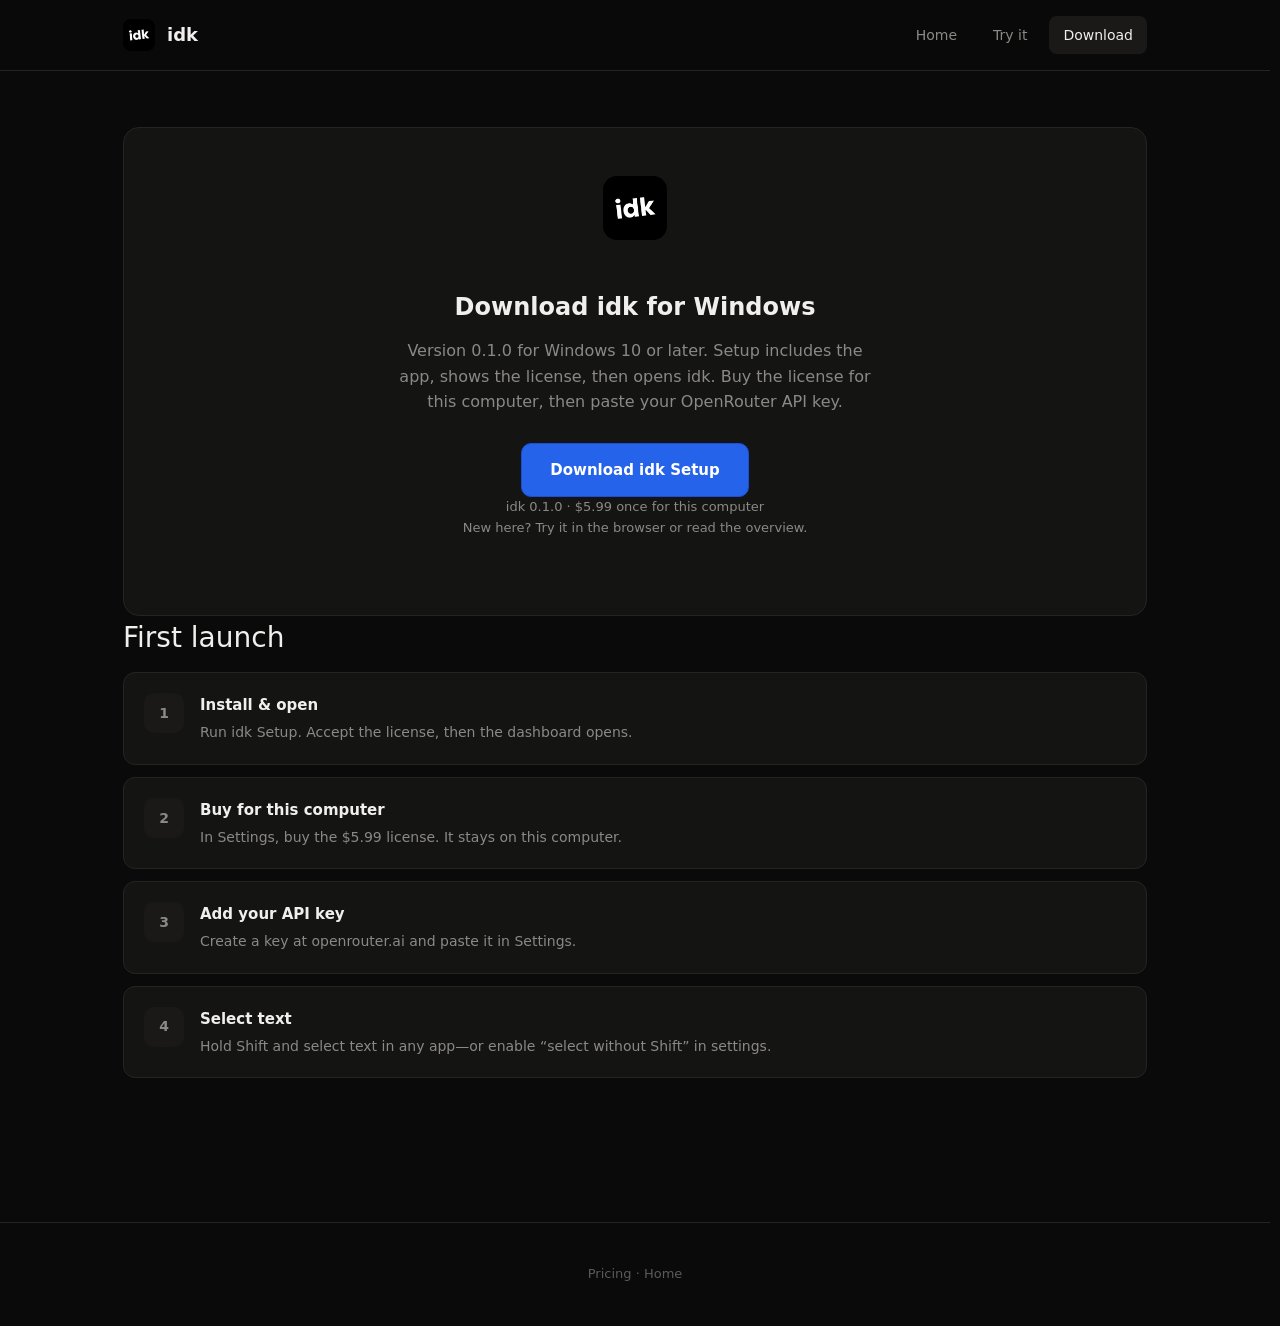
==== website/download.html @ 734bfb92 "Ship idk 0.1.0 with a one-time license for this computer. The Windows installer is the download, and" ====
<!DOCTYPE html>
<html lang="en">
<head>
  <meta charset="UTF-8" />
  <meta name="viewport" content="width=device-width, initial-scale=1.0" />
  <title>Download — idk</title>
  <meta name="description" content="Download idk for Windows. Selection assistant that works on any app." />
  <link rel="stylesheet" href="css/styles.css" />
</head>
<body>
  <header class="site-header">
    <div class="site-header__inner">
      <a class="brand" href="index.html">
        <img src="assets/idk.png" width="32" height="32" alt="" />
        idk
      </a>
      <nav class="nav" aria-label="Main">
        <a href="index.html">Home</a>
        <a href="search.html">Try it</a>
        <a href="download.html" class="is-active">Download</a>
      </nav>
    </div>
  </header>

  <main>
    <section class="download-panel">
      <img src="assets/idk.png" width="64" height="64" alt="" style="border-radius: 14px; margin-bottom: 20px;" />
      <h2>Download idk for Windows</h2>
      <p>
        Version 0.1.0 for Windows 10 or later. Setup includes the app, shows the license,
        then opens idk. Buy the license for this computer, then paste your OpenRouter API key.
      </p>
      <a class="btn btn--primary btn--large" href="download/idk-Setup.exe" download="idk-Setup.exe">
        Download idk Setup
      </a>
      <p class="download-meta">
        idk 0.1.0 · $5.99 once for this computer<br />
        New here? <a href="search.html">Try it in the browser</a> or read the <a href="index.html">overview</a>.
      </p>
    </section>

    <section class="section">
      <h2>First launch</h2>
      <div class="steps">
        <article class="step">
          <div class="step__num">1</div>
          <div>
            <h3>Install &amp; open</h3>
            <p>Run idk Setup. Accept the license, then the dashboard opens.</p>
          </div>
        </article>
        <article class="step">
          <div class="step__num">2</div>
          <div>
            <h3>Buy for this computer</h3>
            <p>In Settings, buy the $5.99 license. It stays on this computer.</p>
          </div>
        </article>
        <article class="step">
          <div class="step__num">3</div>
          <div>
            <h3>Add your API key</h3>
            <p>Create a key at <a href="https://openrouter.ai/keys" target="_blank" rel="noopener noreferrer">openrouter.ai</a> and paste it in Settings.</p>
          </div>
        </article>
        <article class="step">
          <div class="step__num">4</div>
          <div>
            <h3>Select text</h3>
            <p>Hold Shift and select text in any app—or enable “select without Shift” in settings.</p>
          </div>
        </article>
      </div>
    </section>
  </main>

  <footer class="site-footer">
    <p><a href="pricing.html">Pricing</a> · <a href="index.html">Home</a></p>
  </footer>
</body>
</html>
---- website/css/styles.css ----
:root {
  --bg: #0a0a0a;
  --bg-elevated: #111110;
  --card: #141413;
  --border: #242422;
  --ink: #f0efed;
  --muted: #8b8985;
  --subtle: #5c5a57;
  --accent: #2563eb;
  --accent-dark: #1d4ed8;
  --max: 1080px;
  --font: "Segoe UI Variable Text", "Segoe UI", system-ui, -apple-system, sans-serif;
  --display: var(--font);
  --scrollbar-thumb: #3d3d3a;
  --scrollbar-thumb-hover: #52524f;
  --scrollbar-track: transparent;
}

*,
*::before,
*::after {
  box-sizing: border-box;
}

html {
  scroll-behavior: smooth;
  scrollbar-gutter: stable;
  scrollbar-width: thin;
  scrollbar-color: var(--scrollbar-thumb) var(--scrollbar-track);
}

*::-webkit-scrollbar {
  width: 8px;
  height: 8px;
}

*::-webkit-scrollbar-track {
  background: var(--scrollbar-track);
}

*::-webkit-scrollbar-thumb {
  background-color: var(--scrollbar-thumb);
  border-radius: 100px;
  border: 2px solid transparent;
  background-clip: padding-box;
}

*::-webkit-scrollbar-thumb:hover {
  background-color: var(--scrollbar-thumb-hover);
}

*::-webkit-scrollbar-corner {
  background: transparent;
}

body {
  margin: 0;
  min-height: 100vh;
  font-family: var(--font);
  font-size: 16px;
  line-height: 1.6;
  color: var(--ink);
  background: var(--bg);
  -webkit-font-smoothing: antialiased;
}

a {
  color: inherit;
  text-decoration: none;
}

img {
  max-width: 100%;
  height: auto;
}

.site-header {
  position: sticky;
  top: 0;
  z-index: 50;
  border-bottom: 1px solid var(--border);
  background: rgba(10, 10, 10, 0.92);
  backdrop-filter: blur(12px);
}

.site-header__inner {
  max-width: var(--max);
  margin: 0 auto;
  padding: 16px 28px;
  display: flex;
  align-items: center;
  justify-content: space-between;
  gap: 24px;
}

.brand {
  display: flex;
  align-items: center;
  gap: 12px;
  font-weight: 600;
  font-size: 18px;
}

.brand img {
  width: 32px;
  height: 32px;
  border-radius: 8px;
}

.nav {
  display: flex;
  align-items: center;
  gap: 8px;
  flex-wrap: wrap;
}

.nav a {
  padding: 8px 14px;
  font-size: 14px;
  color: var(--muted);
  border-radius: 8px;
}

.nav a:hover,
.nav a.is-active {
  color: var(--ink);
  background: #1a1918;
}

.nav a.is-active {
  color: var(--ink);
}

.btn {
  display: inline-flex;
  align-items: center;
  justify-content: center;
  gap: 8px;
  padding: 11px 20px;
  font-size: 14px;
  font-weight: 600;
  border-radius: 10px;
  border: 1px solid transparent;
  cursor: pointer;
  font-family: inherit;
}

.btn--primary {
  background: var(--accent);
  border-color: var(--accent-dark);
  color: #fff;
}

.btn--ghost {
  background: #222220;
  border-color: #353431;
  color: var(--ink);
}

.btn--large {
  padding: 14px 28px;
  font-size: 15px;
}

main {
  max-width: var(--max);
  margin: 0 auto;
  padding: 56px 28px 80px;
}

.hero {
  text-align: center;
  padding: 32px 0 56px;
}

.hero__eyebrow {
  font-size: 13px;
  font-weight: 600;
  letter-spacing: 0.06em;
  text-transform: uppercase;
  color: var(--subtle);
  margin: 0 0 16px;
}

.hero h1 {
  font-family: var(--display);
  font-size: clamp(2.2rem, 5vw, 3.4rem);
  font-weight: 400;
  line-height: 1.15;
  margin: 0 0 20px;
  letter-spacing: -0.02em;
}

.hero p {
  max-width: 560px;
  margin: 0 auto 32px;
  color: var(--muted);
  font-size: 17px;
  line-height: 1.7;
}

.hero__actions {
  display: flex;
  flex-wrap: wrap;
  gap: 12px;
  justify-content: center;
}

.section {
  margin-bottom: 64px;
}

.section h2 {
  font-family: var(--display);
  font-size: 1.75rem;
  font-weight: 400;
  margin: 0 0 12px;
}

.section > p.lead {
  color: var(--muted);
  max-width: 640px;
  margin: 0 0 28px;
}

.grid-3 {
  display: grid;
  grid-template-columns: repeat(auto-fit, minmax(240px, 1fr));
  gap: 16px;
}

.card {
  background: var(--card);
  border: 1px solid var(--border);
  border-radius: 12px;
  padding: 24px;
}

.card h3 {
  margin: 0 0 8px;
  font-size: 15px;
  font-weight: 600;
}

.card p {
  margin: 0;
  font-size: 14px;
  color: var(--muted);
  line-height: 1.6;
}

.steps {
  display: grid;
  gap: 12px;
}

.step {
  display: grid;
  grid-template-columns: 40px 1fr;
  gap: 16px;
  align-items: start;
  padding: 20px;
  background: var(--card);
  border: 1px solid var(--border);
  border-radius: 12px;
}

.step__num {
  width: 40px;
  height: 40px;
  display: flex;
  align-items: center;
  justify-content: center;
  border-radius: 10px;
  background: #1a1918;
  color: var(--muted);
  font-size: 14px;
  font-weight: 600;
}

.step h3 {
  margin: 0 0 4px;
  font-size: 15px;
}

.step p {
  margin: 0;
  font-size: 14px;
  color: var(--muted);
}

.pricing-grid {
  display: grid;
  grid-template-columns: repeat(auto-fit, minmax(280px, 1fr));
  gap: 20px;
  align-items: stretch;
}

.price-card {
  display: flex;
  flex-direction: column;
  padding: 28px;
  background: var(--card);
  border: 1px solid var(--border);
  border-radius: 14px;
}

.price-card--featured {
  border-color: #3b4f7a;
  background: linear-gradient(180deg, #161820 0%, var(--card) 100%);
}

.price-card h3 {
  margin: 0 0 8px;
  font-size: 16px;
}

.price-card .price {
  font-size: 2rem;
  font-weight: 600;
  margin: 0 0 4px;
}

.price-card .price span {
  font-size: 14px;
  font-weight: 400;
  color: var(--muted);
}

.price-card ul {
  margin: 20px 0 24px;
  padding: 0;
  list-style: none;
  flex: 1;
}

.price-card li {
  font-size: 14px;
  color: var(--muted);
  padding: 8px 0;
  border-bottom: 1px solid #1f1f1d;
}

.price-card li:last-child {
  border-bottom: none;
}

.download-panel {
  text-align: center;
  padding: 48px 32px;
  background: var(--card);
  border: 1px solid var(--border);
  border-radius: 16px;
}

.download-panel h2 {
  margin-bottom: 12px;
}

.download-panel p {
  color: var(--muted);
  max-width: 480px;
  margin: 0 auto 28px;
}

.download-meta {
  margin-top: 24px;
  font-size: 13px;
  color: var(--subtle);
}

.site-footer {
  border-top: 1px solid var(--border);
  padding: 28px;
  text-align: center;
  font-size: 13px;
  color: var(--subtle);
}

/* Demo page */
.demo-layout {
  display: grid;
  gap: 20px;
}

.demo-toolbar {
  display: flex;
  flex-wrap: wrap;
  gap: 8px;
  align-items: center;
}

.demo-tabs {
  display: flex;
  gap: 6px;
  flex-wrap: wrap;
}

.demo-tab {
  padding: 8px 14px;
  font-size: 13px;
  font-family: inherit;
  color: var(--muted);
  background: transparent;
  border: 1px solid var(--border);
  border-radius: 8px;
  cursor: pointer;
}

.demo-tab.is-active {
  color: var(--ink);
  background: #1e1e1c;
  border-color: #353431;
}

.demo-stage {
  position: relative;
  min-height: 420px;
  background: transparent;
  border: none;
  border-radius: 0;
  overflow: visible;
}

.demo-doc {
  padding: 28px 32px 80px;
  max-width: 720px;
  margin: 0 auto;
  font-size: 14px;
  line-height: 1.7;
  color: #d4d2ce;
}

.demo-doc h4 {
  margin: 0 0 12px;
  font-size: 13px;
  color: var(--subtle);
  font-weight: 600;
  text-transform: uppercase;
  letter-spacing: 0.04em;
}

.demo-doc p {
  margin: 0 0 14px;
}

/* Demo app windows (Email, Article, Chat) */
.demo-doc--window {
  padding: 0;
}

.demo-email,
.demo-article,
.demo-chat {
  max-width: 720px;
  margin: 0 auto;
}

.demo-email__window,
.demo-article__window,
.demo-chat__window {
  background: #fff;
  border-radius: 10px;
  box-shadow:
    0 1px 2px rgba(60, 64, 67, 0.3),
    0 2px 6px 2px rgba(60, 64, 67, 0.15);
  overflow: hidden;
}

.demo-email__titlebar,
.demo-article__titlebar,
.demo-chat__titlebar {
  display: flex;
  align-items: center;
  gap: 10px;
  min-height: 44px;
  padding: 0 14px;
  background: linear-gradient(180deg, #2b6fd6 0%, #1a56c9 100%);
  color: #fff;
  font-size: 14px;
  font-weight: 500;
}

.demo-email__title-icon,
.demo-article__title-icon,
.demo-chat__title-icon {
  flex-shrink: 0;
  opacity: 0.95;
}

.demo-email__title,
.demo-article__title,
.demo-chat__title {
  flex: 1;
  min-width: 0;
  overflow: hidden;
  text-overflow: ellipsis;
  white-space: nowrap;
}

.demo-email__winbtns,
.demo-article__winbtns,
.demo-chat__winbtns {
  display: flex;
  align-items: center;
  gap: 14px;
  flex-shrink: 0;
  opacity: 0.9;
}

.demo-email__winbtns span,
.demo-article__winbtns span,
.demo-chat__winbtns span {
  display: block;
  width: 12px;
  height: 12px;
  background: currentColor;
  mask-size: contain;
  mask-repeat: no-repeat;
  mask-position: center;
  -webkit-mask-size: contain;
  -webkit-mask-repeat: no-repeat;
  -webkit-mask-position: center;
}

.demo-email__winbtns span:nth-child(1),
.demo-article__winbtns span:nth-child(1),
.demo-chat__winbtns span:nth-child(1) {
  width: 10px;
  height: 2px;
  border-radius: 1px;
  mask: none;
  -webkit-mask: none;
}

.demo-email__winbtns span:nth-child(2),
.demo-article__winbtns span:nth-child(2),
.demo-chat__winbtns span:nth-child(2) {
  mask-image: url("data:image/svg+xml,%3Csvg xmlns='http://www.w3.org/2000/svg' viewBox='0 0 12 12'%3E%3Cpath fill='%23fff' d='M2 8V4h8v1H3v3zm8-4 2 2-2 2z'/%3E%3C/svg%3E");
  -webkit-mask-image: url("data:image/svg+xml,%3Csvg xmlns='http://www.w3.org/2000/svg' viewBox='0 0 12 12'%3E%3Cpath fill='%23fff' d='M2 8V4h8v1H3v3zm8-4 2 2-2 2z'/%3E%3C/svg%3E");
}

.demo-email__winbtns span:nth-child(3),
.demo-article__winbtns span:nth-child(3),
.demo-chat__winbtns span:nth-child(3) {
  mask-image: url("data:image/svg+xml,%3Csvg xmlns='http://www.w3.org/2000/svg' viewBox='0 0 12 12'%3E%3Cpath fill='%23fff' d='M2.5 2.5 9.5 9.5M9.5 2.5 2.5 9.5' stroke='%23fff' stroke-width='1.5'/%3E%3C/svg%3E");
  -webkit-mask-image: url("data:image/svg+xml,%3Csvg xmlns='http://www.w3.org/2000/svg' viewBox='0 0 12 12'%3E%3Cpath fill='%23fff' d='M2.5 2.5 9.5 9.5M9.5 2.5 2.5 9.5' stroke='%23fff' stroke-width='1.5'/%3E%3C/svg%3E");
}

.demo-email__fields {
  border-bottom: 1px solid #e5e7eb;
}

.demo-email__field {
  display: flex;
  align-items: baseline;
  gap: 12px;
  padding: 10px 16px;
  border-bottom: 1px solid #f0f1f3;
  font-size: 13px;
}

.demo-email__field:last-child {
  border-bottom: none;
}

.demo-email__label {
  flex: 0 0 52px;
  color: #6b7280;
  font-weight: 500;
}

.demo-email__value {
  flex: 1;
  min-width: 0;
  color: #111827;
  word-break: break-word;
}

.demo-email__field--subject .demo-email__value {
  font-weight: 600;
}

.demo-email__read-meta {
  padding: 8px 16px 0;
  text-align: right;
  font-size: 12px;
  color: #6b7280;
}

.demo-email__message {
  padding: 12px 16px 24px;
  color: #1f2937;
  font-size: 14px;
  line-height: 1.65;
  min-height: 200px;
}

.demo-email__message p {
  margin: 0 0 14px;
}

.demo-email__message p:last-child {
  margin-bottom: 0;
}

.demo-email__actions {
  display: flex;
  align-items: center;
  gap: 12px;
  padding: 12px 16px 14px;
  border-top: 1px solid #e5e7eb;
  background: #fafafa;
}

.demo-email__reply {
  padding: 8px 22px;
  border: none;
  border-radius: 20px;
  background: linear-gradient(180deg, #2b6fd6 0%, #1a56c9 100%);
  color: #fff;
  font-size: 13px;
  font-weight: 600;
  cursor: default;
  pointer-events: none;
}

.demo-email__action-icons {
  display: flex;
  align-items: center;
  gap: 16px;
  margin-left: 4px;
}

.demo-email__action-icons span {
  width: 18px;
  height: 18px;
  background: #9ca3af;
  mask-size: contain;
  mask-repeat: no-repeat;
  mask-position: center;
  -webkit-mask-size: contain;
  -webkit-mask-repeat: no-repeat;
  -webkit-mask-position: center;
}

.demo-email__action-icons span:nth-child(1) {
  mask-image: url("data:image/svg+xml,%3Csvg xmlns='http://www.w3.org/2000/svg' viewBox='0 0 24 24' fill='none'%3E%3Cpath stroke='%239ca3af' stroke-width='2' d='M3 10h11M3 6h11M3 14h7'/%3E%3Cpath stroke='%239ca3af' stroke-width='2' d='m14 8 7 4-7 4z'/%3E%3C/svg%3E");
  -webkit-mask-image: url("data:image/svg+xml,%3Csvg xmlns='http://www.w3.org/2000/svg' viewBox='0 0 24 24' fill='none'%3E%3Cpath stroke='%239ca3af' stroke-width='2' d='M3 10h11M3 6h11M3 14h7'/%3E%3Cpath stroke='%239ca3af' stroke-width='2' d='m14 8 7 4-7 4z'/%3E%3C/svg%3E");
}

.demo-email__action-icons span:nth-child(2) {
  mask-image: url("data:image/svg+xml,%3Csvg xmlns='http://www.w3.org/2000/svg' viewBox='0 0 24 24' fill='none'%3E%3Cpath stroke='%239ca3af' stroke-width='2' d='M14 4h6v6M10 14 20 4M5 8v12h12'/%3E%3C/svg%3E");
  -webkit-mask-image: url("data:image/svg+xml,%3Csvg xmlns='http://www.w3.org/2000/svg' viewBox='0 0 24 24' fill='none'%3E%3Cpath stroke='%239ca3af' stroke-width='2' d='M14 4h6v6M10 14 20 4M5 8v12h12'/%3E%3C/svg%3E");
}

.demo-email__action-icons span:nth-child(3) {
  mask-image: url("data:image/svg+xml,%3Csvg xmlns='http://www.w3.org/2000/svg' viewBox='0 0 24 24' fill='none'%3E%3Cpath stroke='%239ca3af' stroke-width='2' d='M4 7h16M9 7V5h6v2M10 11v6M14 11v6M6 7l1 12h10l1-12'/%3E%3C/svg%3E");
  -webkit-mask-image: url("data:image/svg+xml,%3Csvg xmlns='http://www.w3.org/2000/svg' viewBox='0 0 24 24' fill='none'%3E%3Cpath stroke='%239ca3af' stroke-width='2' d='M4 7h16M9 7V5h6v2M10 11v6M14 11v6M6 7l1 12h10l1-12'/%3E%3C/svg%3E");
}

/* Article window */
.demo-article__meta {
  display: flex;
  flex-wrap: wrap;
  align-items: center;
  gap: 6px;
  padding: 10px 16px;
  border-bottom: 1px solid #e5e7eb;
  font-size: 12px;
  color: #6b7280;
}

.demo-article__site {
  color: #1a56c9;
  font-weight: 600;
}

.demo-article__sep {
  color: #d1d5db;
}

.demo-article__body {
  padding: 20px 16px 24px;
  color: #1f2937;
  font-size: 14px;
  line-height: 1.65;
  min-height: 180px;
}

.demo-article__body p {
  margin: 0;
}

.demo-article__actions {
  display: flex;
  align-items: center;
  gap: 12px;
  padding: 12px 16px 14px;
  border-top: 1px solid #e5e7eb;
  background: #fafafa;
}

.demo-article__primary {
  padding: 8px 22px;
  border: none;
  border-radius: 20px;
  background: linear-gradient(180deg, #2b6fd6 0%, #1a56c9 100%);
  color: #fff;
  font-size: 13px;
  font-weight: 600;
  cursor: default;
  pointer-events: none;
}

.demo-article__action-icons {
  display: flex;
  align-items: center;
  gap: 16px;
  margin-left: 4px;
}

.demo-article__action-icons span {
  width: 18px;
  height: 18px;
  background: #9ca3af;
  mask-size: contain;
  mask-repeat: no-repeat;
  mask-position: center;
  -webkit-mask-size: contain;
  -webkit-mask-repeat: no-repeat;
  -webkit-mask-position: center;
}

.demo-article__action-icons span:nth-child(1) {
  mask-image: url("data:image/svg+xml,%3Csvg xmlns='http://www.w3.org/2000/svg' viewBox='0 0 24 24' fill='none'%3E%3Cpath stroke='%239ca3af' stroke-width='2' d='M5 5h14v14H5z'/%3E%3Cpath stroke='%239ca3af' stroke-width='2' d='M8 5V3h8v2'/%3E%3C/svg%3E");
  -webkit-mask-image: url("data:image/svg+xml,%3Csvg xmlns='http://www.w3.org/2000/svg' viewBox='0 0 24 24' fill='none'%3E%3Cpath stroke='%239ca3af' stroke-width='2' d='M5 5h14v14H5z'/%3E%3Cpath stroke='%239ca3af' stroke-width='2' d='M8 5V3h8v2'/%3E%3C/svg%3E");
}

.demo-article__action-icons span:nth-child(2) {
  mask-image: url("data:image/svg+xml,%3Csvg xmlns='http://www.w3.org/2000/svg' viewBox='0 0 24 24' fill='none'%3E%3Cpath stroke='%239ca3af' stroke-width='2' d='M6 9V4h12v5M6 15h12v5H6z'/%3E%3C/svg%3E");
  -webkit-mask-image: url("data:image/svg+xml,%3Csvg xmlns='http://www.w3.org/2000/svg' viewBox='0 0 24 24' fill='none'%3E%3Cpath stroke='%239ca3af' stroke-width='2' d='M6 9V4h12v5M6 15h12v5H6z'/%3E%3C/svg%3E");
}

/* Chat window */
.demo-chat__thread {
  display: flex;
  flex-direction: column;
  gap: 14px;
  padding: 18px 16px 20px;
  min-height: 220px;
  background: #f3f4f6;
}

.demo-chat__bubble {
  max-width: 85%;
  padding: 10px 14px;
  border-radius: 14px;
  font-size: 14px;
  line-height: 1.5;
  color: #1f2937;
}

.demo-chat__bubble p {
  margin: 4px 0 0;
}

.demo-chat__bubble--them {
  align-self: flex-start;
  background: #fff;
  border: 1px solid #e5e7eb;
  border-bottom-left-radius: 4px;
}

.demo-chat__bubble--me {
  align-self: flex-end;
  background: #e8f0fe;
  border: 1px solid #c7d9fc;
  border-bottom-right-radius: 4px;
}

.demo-chat__sender {
  display: block;
  font-size: 11px;
  font-weight: 600;
  color: #6b7280;
  text-transform: uppercase;
  letter-spacing: 0.03em;
}

.demo-chat__bubble--me .demo-chat__sender {
  color: #1a56c9;
}

.demo-chat__composer {
  display: flex;
  align-items: center;
  gap: 10px;
  padding: 12px 14px 14px;
  border-top: 1px solid #e5e7eb;
  background: #fafafa;
}

.demo-chat__input {
  flex: 1;
  padding: 10px 14px;
  border: 1px solid #e5e7eb;
  border-radius: 20px;
  background: #fff;
  font-size: 13px;
  color: #9ca3af;
}

.demo-chat__send {
  padding: 8px 18px;
  border: none;
  border-radius: 20px;
  background: linear-gradient(180deg, #2b6fd6 0%, #1a56c9 100%);
  color: #fff;
  font-size: 13px;
  font-weight: 600;
  cursor: default;
  pointer-events: none;
  flex-shrink: 0;
}

.demo-email .demo-selectable,
.demo-article .demo-selectable,
.demo-chat .demo-selectable {
  background: rgba(26, 115, 232, 0.14);
  color: inherit;
}

.demo-email .demo-selectable.is-selected,
.demo-article .demo-selectable.is-selected,
.demo-chat .demo-selectable.is-selected {
  background: rgba(26, 115, 232, 0.28);
  outline: 1px solid rgba(26, 115, 232, 0.45);
}

.demo-selectable {
  background: rgba(37, 99, 235, 0.22);
  border-radius: 3px;
  cursor: text;
  padding: 0 2px;
}

.demo-selectable.is-selected {
  background: rgba(37, 99, 235, 0.45);
  outline: 1px solid rgba(37, 99, 235, 0.6);
}

/* Matches OverlayWindow pill: 128×31, #181818, 15.5px radius */
.demo-pill {
  position: absolute;
  display: none;
  align-items: center;
  gap: 5px;
  width: 128px;
  height: 31px;
  padding: 0 6px;
  box-sizing: border-box;
  background: #181818;
  border: none;
  border-radius: 15.5px;
  box-shadow: none;
  z-index: 10;
}

.demo-pill.is-visible {
  display: flex;
}

.demo-pill:hover,
.demo-pill:focus-within {
  background: #1c1c1c;
}

.demo-pill__icon {
  flex-shrink: 0;
  display: flex;
  align-items: center;
  justify-content: center;
  width: 12px;
  height: 12px;
  color: #8a8a8a;
}

.demo-pill:hover .demo-pill__icon,
.demo-pill:focus-within .demo-pill__icon {
  color: #a8a8a8;
}

.demo-pill input {
  flex: 1;
  min-width: 0;
  width: 0;
  border: none;
  background: transparent;
  color: #ececec;
  font-size: 12px;
  line-height: 31px;
  height: 31px;
  padding: 0;
  margin: 0;
  font-family: inherit;
  outline: none;
}

.demo-pill input::placeholder {
  color: #8e8e8e;
}

.demo-pill.demo-pill--mismatch {
  box-shadow: 0 0 0 1px rgba(248, 113, 113, 0.75);
  animation: demo-pill-shake 0.35s ease;
}

@keyframes demo-pill-shake {
  0%,
  100% {
    transform: translateX(0);
  }
  25% {
    transform: translateX(-3px);
  }
  75% {
    transform: translateX(3px);
  }
}

/* Answer card — matches OverlayWindow CardPanel (312×336, #181818) */
.demo-answer-card {
  display: none;
  position: fixed;
  left: 50%;
  top: 50%;
  z-index: 500;
  flex-direction: column;
  width: 312px;
  max-width: calc(100vw - 32px);
  height: 336px;
  max-height: min(336px, calc(100vh - 48px));
  margin: 0;
  transform: translate(-50%, -50%);
  background: #181818;
  border-radius: 10px;
  overflow: hidden;
  box-shadow: 0 12px 40px rgba(0, 0, 0, 0.45);
}

.demo-answer-card.is-visible {
  display: flex;
}

.demo-card-header {
  display: flex;
  align-items: center;
  justify-content: flex-end;
  gap: 8px;
  flex-shrink: 0;
  padding: 8px 10px;
  border-bottom: 1px solid #333333;
}

.demo-card-btn {
  padding: 6px 10px;
  font-size: 11px;
  font-weight: 400;
  font-family: inherit;
  color: #e8e8e8;
  background: #252525;
  border: 1px solid #3d3d3d;
  border-radius: 6px;
  cursor: pointer;
}

.demo-card-btn:hover {
  background: #2e2e2e;
  border-color: #4a4a4a;
}

.demo-card-close {
  display: flex;
  align-items: center;
  justify-content: center;
  width: 32px;
  height: 28px;
  padding: 0;
  color: #b0b0b0;
  background: transparent;
  border: 1px solid transparent;
  border-radius: 6px;
  cursor: pointer;
}

.demo-card-close:hover {
  background: #2a2a2a;
  border-color: #3d3d3d;
}

.demo-card-messages {
  flex: 1;
  min-height: 0;
  overflow-y: auto;
  padding: 10px 12px 12px;
  scrollbar-width: thin;
  scrollbar-color: var(--scrollbar-thumb) var(--scrollbar-track);
}

.demo-chat-row {
  margin-bottom: 12px;
}

.demo-chat-row--user {
  display: flex;
  justify-content: flex-end;
  margin-left: 28px;
  margin-bottom: 10px;
}

.demo-chat-bubble--user {
  max-width: 220px;
  padding: 8px 11px;
  font-size: 13px;
  line-height: 20px;
  color: #fff;
  background: #2563eb;
  border-radius: 14px 14px 3px 14px;
}

.demo-chat-row--assistant {
  display: flex;
  align-items: flex-start;
  gap: 8px;
}

.demo-chat-avatar {
  flex-shrink: 0;
  width: 26px;
  height: 26px;
  margin-top: 2px;
  border: 1px solid #2e2e2c;
  border-radius: 50%;
  overflow: hidden;
}

.demo-chat-avatar img {
  width: 100%;
  height: 100%;
  object-fit: cover;
}

.demo-chat-assistant-col {
  min-width: 0;
  max-width: 248px;
}

.demo-chat-label {
  margin: 0 0 5px;
  font-size: 10px;
  font-weight: 600;
  color: #737373;
}

.demo-chat-bubble--assistant {
  padding: 10px 12px;
  font-size: 13px;
  line-height: 20px;
  color: #dcdcdc;
  background: #141413;
  border: 1px solid #2e2e2c;
  border-radius: 3px 14px 14px 14px;
}

.demo-chat-bubble--assistant p {
  margin: 0 0 8px;
}

.demo-chat-bubble--assistant p:last-child {
  margin-bottom: 0;
}

.demo-chat-dots {
  display: flex;
  align-items: center;
  gap: 5px;
  min-height: 16px;
  padding: 2px 0;
}

.demo-chat-dots span {
  width: 6px;
  height: 6px;
  border-radius: 50%;
  background: #8e8e8e;
  animation: demo-chat-dot 1s ease-in-out infinite;
}

.demo-chat-dots span:nth-child(2) {
  opacity: 0.35;
  animation-delay: 0.15s;
}

.demo-chat-dots span:nth-child(3) {
  opacity: 0.35;
  animation-delay: 0.3s;
}

@keyframes demo-chat-dot {
  0%,
  100% {
    opacity: 0.35;
  }
  50% {
    opacity: 1;
  }
}

.demo-card-followup {
  flex-shrink: 0;
  padding: 7px 10px 9px;
  background: #1a1a1a;
  border-top: 1px solid #333333;
}

.demo-card-followup input {
  width: 100%;
  min-height: 28px;
  padding: 0;
  font-size: 12px;
  font-family: inherit;
  color: #ececec;
  background: transparent;
  border: none;
  outline: none;
}

.demo-card-followup input::placeholder {
  color: #6e6e6e;
}

.demo-card-followup input:disabled {
  opacity: 0.85;
  cursor: not-allowed;
}

/* —— Landing (index) —— */
.page-landing main.landing {
  max-width: none;
  padding: 0;
  margin: 0;
}

.landing-hero {
  min-height: calc(100vh - 57px);
  display: flex;
  flex-direction: column;
  align-items: center;
  justify-content: space-between;
  text-align: center;
  padding: 0 28px 40px;
  max-width: 720px;
  margin: 0 auto;
}

.landing-hero__core {
  flex: 1;
  display: flex;
  flex-direction: column;
  align-items: center;
  justify-content: center;
  width: 100%;
  text-align: center;
}

.landing-hero__foot {
  display: flex;
  flex-direction: column;
  align-items: center;
  gap: 40px;
  width: 100%;
  flex-shrink: 0;
}

.landing-hero__tag {
  margin: 0 0 20px;
  font-size: 12px;
  font-weight: 600;
  letter-spacing: 0.12em;
  text-transform: uppercase;
  color: var(--subtle);
}

.landing-hero__title {
  margin: 0 0 20px;
  display: flex;
  flex-direction: column;
  align-items: center;
  gap: 18px;
  font-weight: 600;
}

.landing-hero__title-line {
  font-size: clamp(2.5rem, 7vw, 4rem);
  line-height: 1.08;
  letter-spacing: -0.03em;
}

.title-line-offset {
  display: inline-block;
  transform: translateX(3.25rem);
}

/* Hero ask pill — scaled-up OverlayWindow (128×31 → ~2.5×) */
.hero-ask-row.title-line-offset {
  transform: translateX(9.5rem);
}

.hero-ask-row {
  display: inline-flex;
  align-items: center;
  gap: 0.4em;
}

.hero-ask-amp {
  font-size: clamp(2.5rem, 7vw, 4rem);
  line-height: 1;
  font-weight: 600;
  letter-spacing: -0.03em;
  color: var(--ink);
  opacity: 0;
  animation: hero-ask-amp-enter 0.45s ease-out forwards;
  animation-delay: 1.1s;
}

@keyframes hero-ask-amp-enter {
  0% {
    opacity: 0;
  }
  100% {
    opacity: 1;
  }
}

.hero-ask-pill-wrap {
  line-height: 0;
  transform: scale(0.32);
  transform-origin: left center;
  opacity: 0;
  animation: hero-ask-pill-enter 0.75s cubic-bezier(0.34, 1.35, 0.64, 1) forwards;
  animation-delay: 1.75s;
}

@keyframes hero-ask-pill-enter {
  0% {
    transform: scale(0.32);
    opacity: 0;
  }
  70% {
    transform: scale(1.04);
    opacity: 1;
  }
  100% {
    transform: scale(1);
    opacity: 1;
  }
}

.hero-ask-pill {
  display: inline-flex;
  align-items: center;
  gap: 12px;
  width: 320px;
  height: 78px;
  padding: 0 16px;
  box-sizing: border-box;
  background: #181818;
  border-radius: 39px;
  font-size: 30px;
  font-weight: 400;
  letter-spacing: normal;
}

.hero-ask-pill__icon {
  flex-shrink: 0;
  display: flex;
  align-items: center;
  justify-content: center;
  width: 28px;
  height: 28px;
  color: #8a8a8a;
}

.hero-ask-pill__text {
  flex: 1;
  min-width: 0;
  color: #8e8e8e;
  text-align: left;
  white-space: nowrap;
}

/* Hero: animated text selection on "Highlight Text" */
.highlight-text-anim {
  position: relative;
  display: inline-block;
}

.highlight-text-anim__word {
  position: relative;
  z-index: 1;
}

.highlight-text-anim::after {
  content: "";
  position: absolute;
  left: -0.06em;
  right: -0.06em;
  top: -0.02em;
  bottom: -0.02em;
  background: rgba(255, 214, 0, 0.52);
  border-radius: 4px;
  transform: scaleX(0);
  transform-origin: left center;
  animation: hero-text-highlight 1.75s ease-in forwards;
  z-index: 0;
}

@keyframes hero-text-highlight {
  0% {
    transform: scaleX(0);
    opacity: 0;
  }
  12% {
    opacity: 1;
  }
  100% {
    transform: scaleX(1);
    opacity: 1;
  }
}

@media (prefers-reduced-motion: reduce) {
  .highlight-text-anim::after {
    animation: none;
    transform: scaleX(1);
    opacity: 1;
  }

  .hero-ask-amp {
    animation: none;
    opacity: 1;
    transform: none;
  }

  .hero-ask-pill-wrap {
    animation: none;
    transform: scale(1);
    opacity: 1;
  }
}

.landing-hero__lead {
  margin: 24px 0 0;
  max-width: 420px;
  font-size: 17px;
  line-height: 1.65;
  color: var(--muted);
}

.landing-hero__actions {
  display: flex;
  flex-wrap: wrap;
  gap: 10px;
  justify-content: center;
}

.landing-scroll {
  display: inline-flex;
  flex-direction: column;
  align-items: center;
  gap: 6px;
  padding-bottom: 8px;
  font-size: 12px;
  font-weight: 500;
  color: var(--subtle);
  transition: color 0.15s;
}

.landing-scroll:hover {
  color: var(--muted);
}

.landing-section {
  max-width: 640px;
  margin: 0 auto;
  padding: 80px 28px;
  border-top: 1px solid var(--border);
}

.landing-section--tight {
  padding-top: 64px;
  padding-bottom: 64px;
}

.landing-section__label {
  margin: 0 0 32px;
  font-size: 12px;
  font-weight: 600;
  letter-spacing: 0.1em;
  text-transform: uppercase;
  color: var(--subtle);
}

.landing-steps {
  display: grid;
  gap: 28px;
}

.landing-step {
  display: grid;
  grid-template-columns: 32px 1fr;
  gap: 16px;
  align-items: start;
}

.landing-step__n {
  font-size: 13px;
  font-weight: 600;
  color: var(--subtle);
  padding-top: 2px;
}

.landing-step h3 {
  margin: 0 0 6px;
  font-size: 16px;
  font-weight: 600;
}

.landing-step p {
  margin: 0;
  font-size: 15px;
  color: var(--muted);
  line-height: 1.6;
}

.landing-list {
  margin: 0;
  padding: 0;
  list-style: none;
}

.landing-list li {
  position: relative;
  padding: 12px 0 12px 20px;
  font-size: 15px;
  color: var(--muted);
  border-bottom: 1px solid #1a1918;
}

.landing-list li:last-child {
  border-bottom: none;
}

.landing-list li::before {
  content: "";
  position: absolute;
  left: 0;
  top: 1.15em;
  width: 6px;
  height: 6px;
  border-radius: 50%;
  background: var(--accent);
}

.landing-end {
  text-align: center;
  padding: 72px 28px 96px;
  border-top: 1px solid var(--border);
}

.landing-end__title {
  margin: 0 0 24px;
  font-size: 15px;
  color: var(--muted);
}

.site-footer--minimal {
  padding: 24px 28px;
}

.site-footer--minimal a {
  color: var(--muted);
}

.site-footer--minimal a:hover {
  color: var(--ink);
}

/* —— Search / try it page —— */
.page-search main.search-page {
  max-width: 800px;
  padding: 40px 28px 64px;
}

.search-page__head {
  text-align: center;
  margin-bottom: 32px;
}

.search-page__head h1 {
  margin: 0 0 10px;
  font-size: clamp(1.75rem, 4vw, 2.25rem);
  font-weight: 600;
  letter-spacing: -0.02em;
}

.search-page__head h1 .title-line-offset {
  transform: translateX(2rem);
}

.search-page__head p {
  margin: 0;
  font-size: 15px;
  color: var(--muted);
}

/* Guided tutorial overlay (Try it page) */
.demo-tutorial {
  position: fixed;
  inset: 0;
  z-index: 10000;
  background: rgba(0, 0, 0, 0.92);
  opacity: 0;
  transition: opacity 0.9s ease;
  pointer-events: auto;
}

.demo-tutorial.is-faded-in {
  opacity: 1;
}

.demo-tutorial.is-hidden {
  opacity: 0;
  visibility: hidden;
  pointer-events: none;
}

.demo-tutorial--pass-through {
  pointer-events: none;
}

.demo-tutorial__msg {
  position: fixed;
  left: 50%;
  top: 18%;
  transform: translateX(-50%);
  z-index: 10001;
  max-width: 560px;
  margin: 0;
  padding: 0 28px;
  font-size: clamp(1.05rem, 2.5vw, 1.35rem);
  line-height: 1.55;
  font-weight: 500;
  color: #ececec;
  text-align: center;
  pointer-events: none;
}

.demo-tutorial__msg strong {
  color: #fff;
  font-weight: 600;
}

.demo-tutorial__sub {
  display: block;
  margin-top: 10px;
  font-size: 0.85em;
  font-weight: 400;
  color: var(--muted);
}

body.tutorial-scroll-lock {
  position: fixed;
  left: 0;
  right: 0;
  width: 100%;
  overflow: hidden;
}

body.tutorial-overlay-on .site-header,
body.tutorial-overlay-on .search-page__head,
body.tutorial-overlay-on .demo-toolbar,
body.tutorial-overlay-on .site-footer,
body.tutorial-overlay-on .demo-answer-card {
  opacity: 0.12;
  pointer-events: none;
}

body.tutorial-overlay-on .demo-layout {
  position: relative;
  z-index: 1;
}

.demo-selectable.tutorial-spotlight-text {
  position: relative;
  z-index: 10003;
  background: rgba(255, 214, 0, 0.55);
  border-radius: 3px;
  box-shadow: 0 0 0 2px rgba(255, 214, 0, 0.35);
}

.demo-selectable.tutorial-pulse {
  animation: tutorial-pulse 1.4s ease-in-out infinite;
}

@keyframes tutorial-pulse {
  0%,
  100% {
    box-shadow: 0 0 0 2px rgba(255, 214, 0, 0.35);
  }
  50% {
    box-shadow: 0 0 0 6px rgba(255, 214, 0, 0.2);
  }
}

.demo-pill.tutorial-spotlight-pill {
  z-index: 10003;
}

.demo-answer-card.tutorial-spotlight-answer {
  z-index: 10003;
  opacity: 1 !important;
}

@media (max-width: 640px) {
  .site-header__inner {
    flex-direction: column;
    align-items: flex-start;
  }

  main {
    padding: 40px 20px 64px;
  }

  .landing-hero {
    min-height: calc(100vh - 80px);
    padding: 32px 20px 56px;
  }

  .landing-section {
    padding: 56px 20px;
  }
}
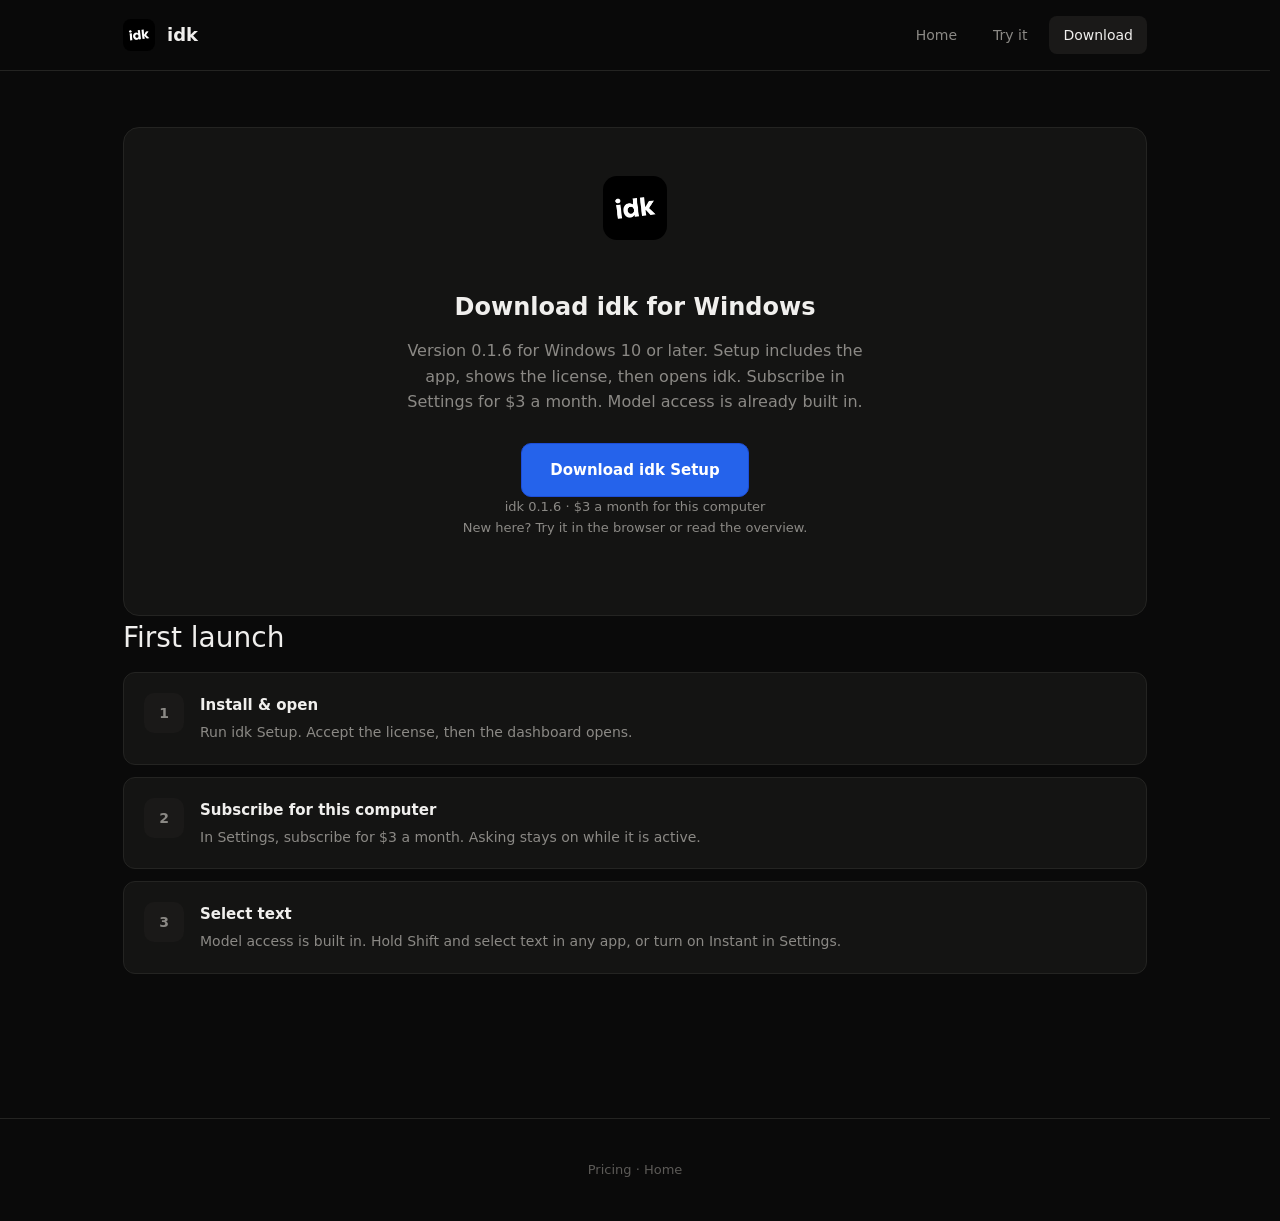
==== commit ed8517ac: "Ship idk 0.1.6 with five free asks and a monthly Pro plan. Promotional codes are entered on the Stri" ====
--- a/website/download.html
+++ b/website/download.html
@@ -27,14 +27,14 @@
       <img src="assets/idk.png" width="64" height="64" alt="" style="border-radius: 14px; margin-bottom: 20px;" />
       <h2>Download idk for Windows</h2>
       <p>
-        Version 0.1.0 for Windows 10 or later. Setup includes the app, shows the license,
-        then opens idk. Buy the license for this computer, then paste your OpenRouter API key.
+        Version 0.1.6 for Windows 10 or later. Setup includes the app, shows the license,
+        then opens idk. Subscribe in Settings for $3 a month. Model access is already built in.
       </p>
       <a class="btn btn--primary btn--large" href="download/idk-Setup.exe" download="idk-Setup.exe">
         Download idk Setup
       </a>
       <p class="download-meta">
-        idk 0.1.0 · $5.99 once for this computer<br />
+        idk 0.1.6 · $3 a month for this computer<br />
         New here? <a href="search.html">Try it in the browser</a> or read the <a href="index.html">overview</a>.
       </p>
     </section>
@@ -52,22 +52,15 @@
         <article class="step">
           <div class="step__num">2</div>
           <div>
-            <h3>Buy for this computer</h3>
-            <p>In Settings, buy the $5.99 license. It stays on this computer.</p>
+            <h3>Subscribe for this computer</h3>
+            <p>In Settings, subscribe for $3 a month. Asking stays on while it is active.</p>
           </div>
         </article>
         <article class="step">
           <div class="step__num">3</div>
           <div>
-            <h3>Add your API key</h3>
-            <p>Create a key at <a href="https://openrouter.ai/keys" target="_blank" rel="noopener noreferrer">openrouter.ai</a> and paste it in Settings.</p>
-          </div>
-        </article>
-        <article class="step">
-          <div class="step__num">4</div>
-          <div>
             <h3>Select text</h3>
-            <p>Hold Shift and select text in any app—or enable “select without Shift” in settings.</p>
+            <p>Model access is built in. Hold Shift and select text in any app, or turn on Instant in Settings.</p>
           </div>
         </article>
       </div>
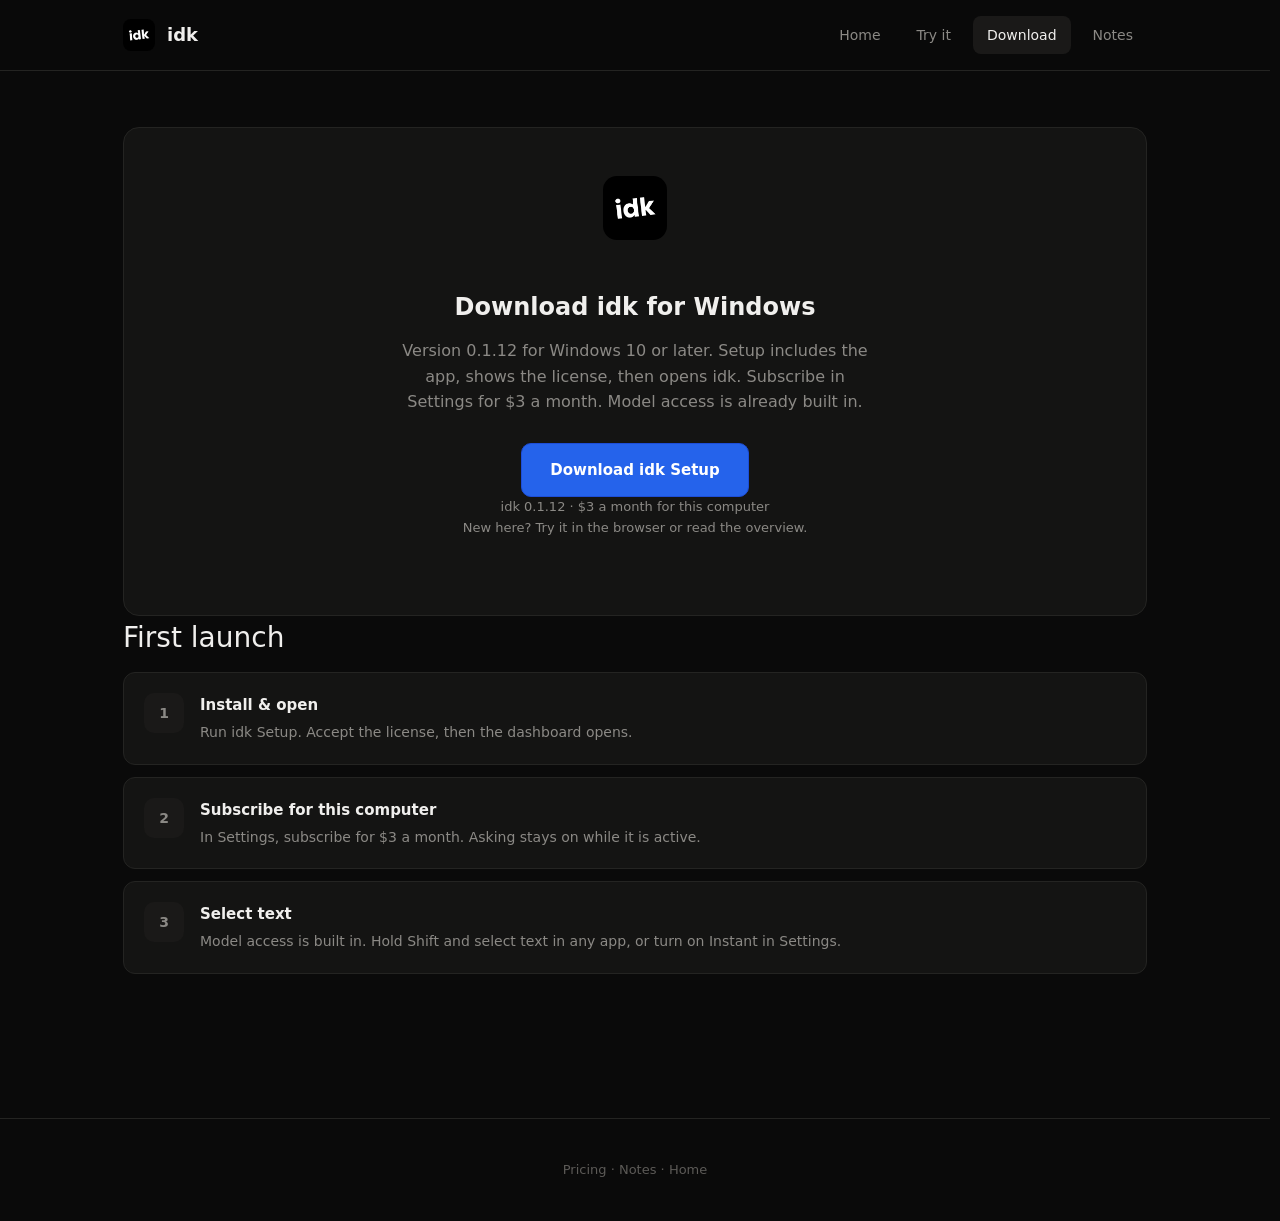
==== commit 3c5eaf3a: "Ship idk 0.1.11 with the dashboard, site notes, and answer card. The locked search bar keeps the car" ====
--- a/website/download.html
+++ b/website/download.html
@@ -18,6 +18,7 @@
         <a href="index.html">Home</a>
         <a href="search.html">Try it</a>
         <a href="download.html" class="is-active">Download</a>
+        <a href="releases.html">Notes</a>
       </nav>
     </div>
   </header>
@@ -27,14 +28,14 @@
       <img src="assets/idk.png" width="64" height="64" alt="" style="border-radius: 14px; margin-bottom: 20px;" />
       <h2>Download idk for Windows</h2>
       <p>
-        Version 0.1.6 for Windows 10 or later. Setup includes the app, shows the license,
+        Version 0.1.12 for Windows 10 or later. Setup includes the app, shows the license,
         then opens idk. Subscribe in Settings for $3 a month. Model access is already built in.
       </p>
       <a class="btn btn--primary btn--large" href="download/idk-Setup.exe" download="idk-Setup.exe">
         Download idk Setup
       </a>
       <p class="download-meta">
-        idk 0.1.6 · $3 a month for this computer<br />
+        idk 0.1.12 · $3 a month for this computer<br />
         New here? <a href="search.html">Try it in the browser</a> or read the <a href="index.html">overview</a>.
       </p>
     </section>
@@ -68,7 +69,7 @@
   </main>
 
   <footer class="site-footer">
-    <p><a href="pricing.html">Pricing</a> · <a href="index.html">Home</a></p>
+    <p><a href="pricing.html">Pricing</a> · <a href="releases.html">Notes</a> · <a href="index.html">Home</a></p>
   </footer>
 </body>
 </html>
--- a/website/css/styles.css
+++ b/website/css/styles.css
@@ -1652,3 +1652,66 @@
     padding: 56px 20px;
   }
 }
+
+.release-log {
+  display: flex;
+  flex-direction: column;
+  gap: 16px;
+}
+
+.release {
+  background: var(--card);
+  border: 1px solid var(--border);
+  border-radius: 16px;
+  padding: 22px 24px 8px;
+}
+
+.release-meta {
+  display: flex;
+  align-items: center;
+  gap: 10px;
+  flex-wrap: wrap;
+  color: var(--subtle);
+  font-size: 13px;
+}
+
+.release-tag {
+  color: var(--ink);
+  font-weight: 600;
+}
+
+.release-latest {
+  color: var(--accent);
+  font-size: 12px;
+  font-weight: 600;
+  letter-spacing: 0.04em;
+  text-transform: uppercase;
+}
+
+.release h2 {
+  margin: 12px 0 4px;
+  font-size: 22px;
+}
+
+.release h3 {
+  margin: 18px 0 0;
+  font-size: 12px;
+  letter-spacing: 0.06em;
+  text-transform: uppercase;
+  color: var(--subtle);
+}
+
+.release h4 {
+  margin: 12px 0 0;
+  font-size: 15px;
+}
+
+.release ul {
+  margin: 6px 0 14px;
+  padding-left: 18px;
+}
+
+.release li {
+  color: var(--muted);
+  margin: 4px 0;
+}
